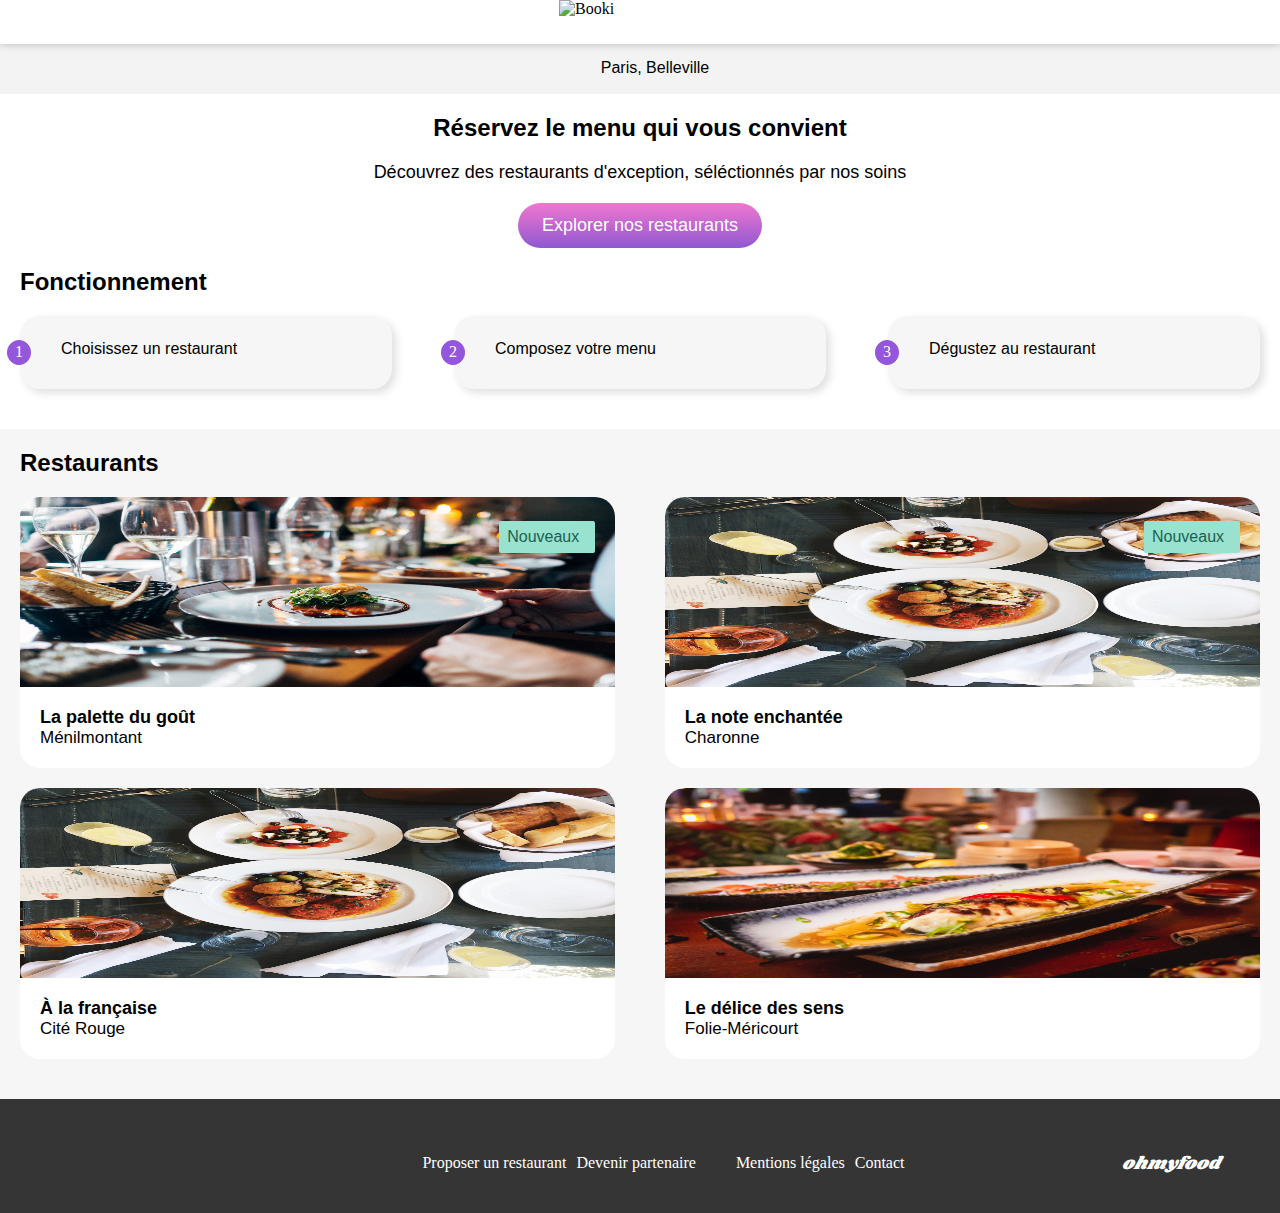
==== index.html @ a92f1ddd "W3C All =>True" ====
<!DOCTYPE html>
<html lang="fr">
	<head>
		<meta charset="UTF-8">
		<meta name="viewport" content="width=device-width, initial-scale=1.0">
		<title>Ohmyfood loc Bernard Dev</title>
		<!--fonts shrikhand cdn google-->
		<link rel="preconnect" href="https://fonts.googleapis.com">
        <link rel="preconnect" href="https://fonts.gstatic.com" crossorigin>
        <link href="https://fonts.googleapis.com/css2?family=Shrikhand&display=swap" rel="stylesheet">		
	
		<!--Icone fonts-->
		<link rel="stylesheet" href="https://cdnjs.cloudflare.com/ajax/libs/font-awesome/6.2.1/css/all.min.css"
        integrity="sha512-MV7K8+y+gLIBoVD59lQIYicR65iaqukzvf/nwasF0nqhPay5w/9lJmVM2hMDcnK1OnMGCdVK+iQrJ7lzPJQd1w=="
        crossorigin="anonymous" referrerpolicy="no-referrer">
		
		<link rel="stylesheet" href="./assets/css/style.css">	
	</head>	
	<body><!--clear html w3c=>checking completed. No errors or warnings to show-->	
		<div class="main-container">	
			<header>
				<!--Composant-loader-->
				<div class="container-loader">
					<div class="corp-loader">
						<div class="container-loader-nas">
							<span class="loader-nas"></span>
						</div>	
					</div>
				</div>				
				<!--Composant-1-->
				<div class="container-logo"><!--flex-->	    
					<img class="logo" src="http://localhost/Projet_4_Dev_v4/assets/images/logo/ohmyfood@2x.svg" alt="Booki">
				</div>
			</header>	
		    <main>					
				<!--Composant-2-->
				<div class="container-location"><!--flex-->	    
					<div class="container-location-e1"><i class="fa-solid fa-location-dot fa-lg"></i></div>
					<div class="container-location-e2"><p class="text-1">Paris, Belleville</p></div>
				</div>	
				<section>
					<!--Composant-3-->
					<div class="container-text1"><!--flex-->
						<div class="container-text1-e1">
							<h1 class="text-2"><strong>Réservez le menu qui</strong>&nbsp;</h1>
							<h1 class="text-2"><strong>vous convient</strong></h1>
						</div>			
					</div>
					<div class="container-text2"><!--flex-->
						<div class="container-text2-e1">
							<div><p class="text-3">Découvrez des restaurants d'exception,&nbsp;</p></div>
							<div><p class="text-3">séléctionnés par nos soins</p></div>
						</div>			
					</div>	   
					<div class="container-bt-1"><!--flex-->
						<div class="container-bt-1-e1"><p class="text-4">Explorer nos restaurants</p></div>
					</div>
				</section> 				
				<section>
					<!--Composant-4-->
					<div class="container-fonctionnement"><!--flex-->			
						<div class="container-fonctionnement-b"><h2 class="text-5">Fonctionnement</h2></div>
				       
						<nav class="container-fonctionnement-c"><!--flex-->					
							<div class="container-fonctionnement-c-e1"><!--flex-->					
								<div class="container-fonctionnement-c-e1-e1">1</div>
								<div class="container-fonctionnement-c-e1-e2">
									<i class="fa-mobile-alt fas c2"></i>
								</div>
								<div class="container-fonctionnement-c-e1-e3"><p class="text-6">Choisissez un restaurant</p></div>					
							</div>
							<div class="container-fonctionnement-c-e1"><!--flex-->					
								<div class="container-fonctionnement-c-e1-e1">2</div>
								<div class="container-fonctionnement-c-e1-e2">
									<i class="fa-list-ul fas c2"></i>
								</div>
								<div class="container-fonctionnement-c-e1-e3"><p class="text-6">Composez votre menu</p></div>					
							</div>
							<div class="container-fonctionnement-c-e1"><!--flex-->					
								<div class="container-fonctionnement-c-e1-e1">3</div>
								<div class="container-fonctionnement-c-e1-e2">
									<i class="fa-store fas c2"></i>
								</div>
								<div class="container-fonctionnement-c-e1-e3"><p  class="text-6">Dégustez au restaurant</p></div>					
							</div>
						</nav>
						
					</div>			
				</section>				
				<section>
					<!--Composant-5-->
					<div class="container-restaurants-a">
						<div class="container-restaurants">			
							<div class="container-restaurants-b"><h4 class="text-7">Restaurants</h4></div> 				
							<div class="container-restaurants-e1">				
								<div class="container-restaurants-e1-flex-1"><!--flex-->
									<!--Carts-1-->	
									<div class="carts-restaurants-e1">				
										<a href="http://localhost/Projet_4_Dev_v4/restaurants/la_palette_du_gout.html">						
											<div class="cart-top">			     
												<img class="cart-img" src="assets/images/restaurants/jay-wennington-N_Y88TWmGwA-unsplash.jpg" alt="cart-img">
												<div class="container-cart-new"> <!--flex-->
													<div class="cart-new"><p class="text-8-1">Nouveaux</p></div>
												</div>									
											</div>			 						
											<div class="cart-foot"><!--flex-->								  
												<div class="cart-foot-e1">
													<div><p class="text-8">La palette du goût</p></div>
													<div><p class="text-9">Ménilmontant</p></div>								  
												</div>								  
												<div class="cart-foot-e2">								  
													<div class="container-cart-coeur">
														<div class="cart-coeur">									
															<i class="fa-regular fa-heart icon-coeur-1"></i>
															<i class="fa-solid fa-heart icon-coeur-2"></i>						
														</div>
													</div>									
												</div>
											</div>
										</a>						
									</div>
									<!--Carts-2-->	
									<div class="carts-restaurants-e1">				
										<a href="http://localhost/Projet_4_Dev_v4/restaurants/La_note_enchantee.html">						
											<div class="cart-top">			     
												<img class="cart-img" src="assets/images/restaurants/stil-u2Lp8tXIcjw-unsplash.jpg" alt="cart-img">
												<div class="container-cart-new"> <!--flex-->
													<div class="cart-new"><p class="text-8-1">Nouveaux</p></div>
												</div>									
											</div>			 						
											<div class="cart-foot"><!--flex-->								  
												<div class="cart-foot-e1">
													<div><p class="text-8">La note enchantée</p></div>
													<div><p class="text-9">Charonne</p></div>								  
												</div>								  
												<div class="cart-foot-e2">								  
													<div class="container-cart-coeur">
														<div class="cart-coeur">									
															<i class="fa-regular fa-heart icon-coeur-1"></i>
															<i class="fa-solid fa-heart icon-coeur-2"></i>						
														</div>
													</div>									
												</div>						   
											</div>
										</a>						
									</div>					
								</div>					
								<div class="container-restaurants-e1-flex-2"><!--flex-->					
									<!--Carts-3-->
									<div class="carts-restaurants-e1">				
										<a href="http://localhost/Projet_4_Dev_v4/restaurants/a_la_francaise.html">						
											<div class="cart-top">			     
												<img class="cart-img" src="assets/images/restaurants/stil-u2Lp8tXIcjw-unsplash.jpg" alt="cart-img">
												<div class="container-cart-flase"> <!--flex-->
													<div class="cart-new"><p class="text-8-1">Nouveaux</p></div>
												</div>									
											</div>			 						
											<div class="cart-foot"><!--flex-->								  
												<div class="cart-foot-e1">
													<div><p class="text-8">À la française</p></div>
													<div><p class="text-9">Cité Rouge</p></div>								  
												</div>								  
												<div class="cart-foot-e2">								  
													<div class="container-cart-coeur">
														<div class="cart-coeur">									
															<i class="fa-regular fa-heart icon-coeur-1"></i>
															<i class="fa-solid fa-heart icon-coeur-2"></i>						
														</div>
													</div>									
												</div>						   
											</div>
										</a>						
									</div>						
									<!--Carts-4-->	
									<div class="carts-restaurants-e1">				
										<a href="http://localhost/Projet_4_Dev_v4/restaurants/le_delice_des_sens.html">						
											<div class="cart-top">			     
												<img class="cart-img" src="assets/images/restaurants/louis-hansel-shotsoflouis-qNBGVyOCY8Q-unsplash.jpg" alt="cart-img">
												<div class="container-cart-flase"> <!--flex-->
													<div class="cart-new"><p class="text-8-1">Nouveaux</p></div>
												</div>									
											</div>			 						
											<div class="cart-foot"><!--flex-->								  
												<div class="cart-foot-e1">
													<div><p class="text-8">Le délice des sens</p></div>
													<div><p class="text-9">Folie-Méricourt</p></div>								  
												</div>								  
												<div class="cart-foot-e2">								  
													<div class="container-cart-coeur">
														<div class="cart-coeur">									
															<i class="fa-regular fa-heart icon-coeur-1"></i>
															<i class="fa-solid fa-heart icon-coeur-2"></i>						
														</div>
													</div>									
												</div>						   
											</div>
										</a>						
									</div>				
								</div>				
							</div>
						</div>
					</div>					
				</section>				
			</main>			
			<footer>
				<!--Composant-6-->				
				<div class="container-footer"><!--flex-->		
					<div class="footer-e1">
						<div class="footer-e1-e1 text-10"><I>ohmyfood</I></div>
					</div>				
					<ul class="ul-footer-e2">				
						<li class="li-footer-e2 li-footer-e2-id_1">
							<a href="#">
								<i class="fa-utensils fas footer-icon"></i>
								<span class="footer-text-1 text-11">Proposer un restaurant</span>
							</a>						
						</li>
						<li class="li-footer-e2 li-footer-e2-id_2">
							<a href="#">
								<i class="fa-hands-helping fas  footer-icon"></i>
								<span class="footer-text-1 text-11">Devenir partenaire</span>
							</a>						
						</li>
						<li class="li-footer-e2 li-footer-e2-id_3">
							<a href="#">							
								<span class="footer-text-1 text-12">Mentions légales</span>
							</a>						
						</li>
						<li class="li-footer-e2 li-footer-e2-id_4">
							<a href="mailto:votreadresse@mail.fr">							
								<span class="footer-text-1 text-12">Contact</span>
							</a>						
						</li>				
					</ul>			
				</div>			
			</footer>		
		</div>	
	</body>
</html>
---- assets/css/style.css ----
/*Surcharge
*/
html,
body,
header,
main,
footer,
nav,
address,
section,
div,
article,
ul,
ol,
li,
h1,
h2,
h3,
h4,
h5,
h6,
p,
img,
span,
a,
i,
pre,
code {
	font-size: unset;
    font-weight: unset;
    line-height: unset;
    padding: 0;
    margin: 0;
    border: 0;
}
a {
color: inherit;
text-decoration: none;
}
ol, ul {
  list-style: none;
}
/******Css Pricipal (Mobile first)***********/
p,h1,h2,h4{
	font-family: Roboto,sans-serif;
}

/*Caractère: Design System Config: couleurs  charte
*/
:root {
	/*Colors-all */
    --violet: #0065FC;
    --rose:   #F2F2F2;
    --vert:   #DEEBFF;
	
   /*Text configuration*/ 
   
   /*font-size*/
   
    --size-15-4:1.375rem;
	--size-16:1rem;
	--size-17:1.063rem;
	--size-18:1.125rem;
	--size-24:1.5rem;
	--size-28:1.75rem;
	--size-30:1.875rem;
	--size-40:2.5rem;
	
	/*font-weight*/
	
	--font-weight-300:300;
	--font-weight-400:400;
	--font-weight-500:500;
	--font-weight-700:700;	
	
   /*line-height*/
    --line-height-16-41:1.026rem;
    --line-height-17-63:1.102rem;	
	--line-height-18-75 :1.172rem;	
	--line-height-19-92:1.245rem;	
	--line-height-21-09:1.318rem;		
	--line-height-26-24:1.64rem;	
	--line-height-28-13:1.758rem;
	
   /*v*/   
    --h1-font-size:1.375rem;/*22px*/	
	--h1-font-weight: 700;/* bold 700*/
	--h1-line-height: 1.614rem;/*25.83px*/  
	
    --h2-font-size:1.125rem;/*18px*/
	--h2-font-weight: 700;/* bold 700*/
	--h2-line-height: 1.321rem;/*21.13px*/  
   
    --h3-font-size:1.063rem;/*17px*/
	--h3-font-weight: 700;/* bold 700*/
	--h3-line-height: 1.248rem;/*19.96px*/
	  
    --p-font-size:1rem;/*16px*/
	--p-font-weight: 400;/* normal 400*/
	--p-line-height: 1.174rem;/*18.78px*/
	
    --h4-font-size:0.875rem;/*14px*/
	--h4-font-weight: 400;/* normal 400*/
	--h4-line-height: 1.028rem;/*16.44px*/
}



/*Icone-All
*/

.fa-solid{
    color: var(--main-color);
	color: #353535;
}
.fa-lg{
  font-size: 1.25rem;
}

/*Color-All
*/

.c1{
color:#fff;	
}
.c2{
color: #7e7e7e;
}


body {	
display: flex;
justify-content: center;
}
.main-container {
width: 100%;
}


/*Caractère-All
*/
/*Mobil first Acceuil:
*/
.text-1{
font-size:var(--size-16);
line-height:var(--line-height-18-75);
font-weight:var(--font-weight-500);
}
.text-2{
font-size:var(--size-24);
line-height:var(--line-height-28-13);
font-weight:var(--font-weight-700);	
	
}
.text-3{
font-size:var(--size-18);
line-height:var(--line-height-21-09);
font-weight:var(--font-weight-300);		
}
.text-4{
font-size:var(--size-18);
line-height:var(--line-height-21-09);
font-weight:var(--font-weight-300);		
}
.text-5{
font-size:var(--size-24);
line-height:var(--line-height-28-13);
font-weight:var(--font-weight-700);		
}
.text-6{
font-size:var(--size-16);
line-height:var(--line-height-18-75);
font-weight:var(--font-weight-500);		
}
.text-7{
font-size:var(--size-24);
line-height:var(--line-height-28-13);
font-weight:var(--font-weight-700);		
}
.text-8{
font-size:var(--size-18);
line-height:var(--line-height-21-09);
font-weight:var(--font-weight-700);		
}
.text-8-1{
font-size:var(--size-14);
line-height:var(--line-height-16-41);
font-weight:var(--font-weight-500);		
}
.text-9{
font-size:var(--size-17);
line-height:var(--line-height-19-92);
font-weight:var(--font-weight-300);		
}

/*footer
*/

.text-10{
font-size:var(--size-18);
line-height:var(--line-height-26-24);
font-weight:var(--font-weight-400);
font-family: 'Shrikhand', serif;
}
.text-11{
font-size:var(--size-16);
line-height:var(--line-height-18-75);
font-weight:var(--font-weight-500);
}
.text-12{
font-size:var(--size-16);
line-height:var(--line-height-18-75);
font-weight:var(--font-weight-400);
}


/*Surcharge-All
*/

/*<header>-All 
*/

/*composant-loader
*/
.container-loader{	
height: 0px;
width: 0px;	

position: fixed;
top: 0;
left: 0;
right: 0;
bottom: 0;	
z-index: 0;
opacity: 0;	
animation: call_frame_1 3s;/*T*/

}
.corp-loader {
	
    width: 300px;
    height: 200px;		
   
    position: fixed;
    top: 50%; 
    left: 50%;
	
	line-height: 200px;
    margin-top: -100px;
    margin-left: -150px;
    background-color: #fff;
	background-color: rgba(0,0,0,0.5);
    border-radius: 5px;
    text-align: center;   
	overflow:hidden;
}
/*Loader-elem-Dom
*/
.container-loader-nas{
padding-top:20px;
box-sizing:border-box;
}
.loader-nas {
  width: 64px;
  height: 64px;
  border-radius: 50%;
  display: inline-block;
  position: relative;
  border: 3px solid;
  border-color: #FF79DA #FF79DA transparent transparent;
  box-sizing: border-box;
  animation: call_frame_2 1s linear infinite;  
}
.loader-nas::after,
.loader-nas::before {
  content: '';  
  box-sizing: border-box;
  position: absolute;
  left: 0;
  right: 0;
  top: 0;
  bottom: 0;
  margin: auto;
  border: 3px solid;
  border-color: transparent transparent #9356DC  #9356DC ;
  width: 56px;
  height: 56px;
  border-radius: 50%;
  box-sizing: border-box;
  animation: call_frame_3 0.5s linear infinite;
  transform-origin: center;
}
.loader-nas::before {
  width: 48px;
  height: 48px;
  border-color: #99E2D0 #99E2D0 transparent transparent;
  animation: call_frame_2 1.5s linear infinite;
}
 
/*Animat-All
*/ 
@keyframes  call_frame_2 {
  0% {
    transform: rotate(0deg);
  }
  100% {
    transform: rotate(360deg);
  }
} 
@keyframes  call_frame_3{
  0% {
    transform: rotate(0deg);
  }
  100% {
    transform: rotate(-360deg);
  }
}
@keyframes  call_frame_1{

0%{	

z-index: 999;	
height: 100%;
width: 100%;
opacity: 1;	 

   
/*background-color: rgba(0,0,0,0.5);*/
background-color:#fff;
  }
100% {

z-index: 999;
height: 100%;
width: 100%;	
opacity: 1; 

	
/*background-color: rgba(0,0,0,0.5);*/
background-color:#fff;
    }
}


/*Composant-1
*/

.container-logo{/*flex*/
width:100%;
display: flex;
justify-content: center;

/*background-color:yellow;*/
/*Ombre*/
position: relative;	
box-shadow: 0 0 .5rem rgba(0,0,0,.25);	
}
.logo{/*fima*/
height:44px;
width:162px;
}

/*<main>-All
*/

/*Composant-2
*/

.container-location{/*flex*/
width:100%;
height:50px;

display: flex;
justify-content: center;

background-color:#f3f3f3;
margin-bottom:20px;
}
.container-location-e1{
padding:15px;
box-sizing:border-box;	
}
.container-location-e2{
padding-top:15px;
box-sizing:border-box;
}

/*Composant-3
*/

.container-text1{/*flex(1)*/
display: flex;
flex-direction: row;
justify-content: center ;	
margin-bottom:20px;

}
.container-text1-e1{/*flex()*/
width:100%;
text-align:center;
/*========================>(Desktop)*/
/*
display: flex;
flex-direction: row;
justify-content: center ;
*/
}
.container-text2{/*flex(1)*/
display: flex;
flex-direction: row;
justify-content: center ;
margin-bottom:20px;	
}
.container-text2-e1{/*e-1*/
width:100%;
text-align:center;
}
.container-bt-1{/*flex(1)*/
display: flex;
flex-direction: row;
justify-content: center ;	
}
.container-bt-1-e1{/*e-1*/
cursor: pointer;

font-weight: 500;
font-size: 1.1rem;
color: #fff;
padding: .75rem 1.5rem;
border-radius: 100px;


background-color: #686868;
background-image: linear-gradient(0deg,rgba(147,86,220,.9),rgba(255,121,218,.9));
}
.container-bt-1-e1:hover {
border-radius: 100px;
background-image: linear-gradient(0deg,#9356DC,rgb(255,136,222));
}

/*Composant-4
*/

.container-fonctionnement{
width:100%;
display: flex;
flex-direction: column;
align-items: flex-start;

padding:20px;
box-sizing:border-box;
}
.container-fonctionnement-b{
margin-bottom:20px;	
}
.container-fonctionnement-c{/*flex()*/
width:100%;
display: flex;
flex-direction: column;
}
.container-fonctionnement-c-e1{/*flex()*/
height:72.38px;

padding: 1.5rem;
box-sizing:border-box;
box-shadow: .25rem .25rem .5rem rgba(0,0,0,.125);
border-radius: 1.25rem;
background-color: #f6f6f6;

display: flex;
flex-direction: row;

margin-bottom:20px;	
}
.container-fonctionnement-c-e1-e1{
width:24px;
margin-left:-37px;

color:#fff;

text-align:center;
padding-top:2px;

border:1px solid #9356dc;
border-radius: 100px;
box-sizing:border-box;

background: #9356dc;	
}
.container-fonctionnement-c-e1-e2{
margin-left:15px;margin-right:15px;	
}

/*Composant-5 
*/

.container-restaurants{
width:100%;
padding:20px;

box-sizing:border-box;
background-color:#F6F6F6;
}
.container-restaurants-b{
margin-bottom:20px;	
}
.carts-restaurants-e1{
width:100%;

border-radius: 1.25rem;
background-color:#FFF;
overflow:hidden;
margin-bottom:20px;	
}
.cart-top{
height:190px;
overflow:hidden;	
}
.cart-img{
height:190px;
width:100%;	

position:relative;
z-index:0;	
}
.container-cart-new{/*flex()*/
display: flex;
justify-content: flex-end; 	

position:relative;
top:-170px;
z-index:0;
}
.container-cart-flase{
display:none;	
}
.cart-new{/*text=>nouveaux*/
position:absolute;
right:35px;	

margin-top:15px;

color: #1b6150;
padding: 0.5rem;
border-radius: 0.125rem;
background-color: #99e2d0;	
}
.cart-foot{/*flex*/
display: flex;
justify-content: space-between;
}
.cart-foot-e1{
padding:20px;	
}
.cart-foot-e2{
}
.container-cart-coeur{
width:22px;	
margin-top:28px;
margin-right:15px;	
	
}
/*icone-coeur*/
.cart-coeur{
height:21px;
width:22px;
position:absolute;
right:unset;
margin-top:unset;
background-color:#fff;
cursor: pointer;	
}
.icon-coeur-1{
position:absolute;
left:0px;	
font-size: 21px;
color:#000;
opacity: 1;
}
.icon-coeur-2{
position:absolute;
font-size: 21px;
color:#000;  
  
background: -webkit-linear-gradient( #9356DC,#FF79DA);
-webkit-background-clip: text;
-webkit-text-fill-color: transparent;
opacity: 0;
transition: 0.7s;
}
.icon-coeur-1:hover{  
opacity: 0;
}
.icon-coeur-2:hover{ 
opacity: 1;
}


/*<footer>-All
*/

/*Composant-6
*/
.container-footer{
width:100%;
padding:20px;
box-sizing:border-box;	
background-color: #353535;	
}
.footer-e1{	
width:100%;			
}
.footer-e1-e1{
width:137.58px;
height:27px;
color: #fff;
margin-bottom:20px;
}
.ul-footer-e2{	
}
.li-footer-e2{
margin-bottom:15px;	

}
.footer-icon{
color:#fff;		
}
.footer-text-1{
color:#fff;		
}

/****** Media queries ***********/
/* Medium devices (Param=>Malek, less/equal than 768px) */
@media (min-width: 768px) {

/*Composant-3 
*/

.container-text1-e1{/*flex()*/
width:100%;
text-align:unset;
display: flex;
flex-direction: row;
justify-content: center ;
}
.container-text2-e1{/*e-1*/
width:100%;
text-align:unset;
display: flex;
flex-direction: row;
justify-content: center ;
}

/*Composant-4 
*/

.container-fonctionnement{
min-width:768px;
margin:auto;
}
.container-fonctionnement-c-e1{/*flex()*/
width:30%;
}
.container-fonctionnement-c{/*flex()*/
flex-direction: row;
justify-content:space-between;
}

/*Composant-5
*/

.container-restaurants-a{	
width:100%;
background-color:#F6F6F6;
}
.container-restaurants{
min-width:768px;
margin:auto;
}
.container-restaurants-e1-flex-1{/*flex*/
 display: flex;
 justify-content: space-between ;
}
.carts-restaurants-e1{/*<li>*/
width:48%;
}
.container-restaurants-e1-flex-2{/*flex*/
 display: flex;
 justify-content: space-between ;	
}
.cart-top{
height:190px;
overflow:hidden;	
}
.cart-img{
height:190px;
width:100%;	

position:relative;
z-index:10;	
}
.container-cart-new{/*flex*/
display: flex;
justify-content: flex-end; 	

position:relative;
top:-170px;
z-index:100;
}
.container-cart-flase{
display:none;	
}
.cart-new{
width:80px;
margin:unset;
position:unset;
right:unset;
margin-right:20px;
}
.cart-foot{/*flex*/
display: flex;
justify-content: space-between;
}
.cart-foot-e1{
padding:20px;	
}
.cart-foot-e2{
}
.container-cart-coeur{
width:22px;	
margin-top:28px;
margin-right:15px;	
	
}
.cart-coeur{
width:22px;
position:absolute;
right:unset;

margin-top:unset;
background-color:#fff;
cursor: pointer;	
}

/*Composant-6
*/

.container-footer{
padding:unset;
height:114px;
width:100%;
padding:20px;
box-sizing:border-box;	
background-color: #353535;	
display: flex;
flex-direction: row-reverse;
}
.footer-e1{
height:70px;
width:137.58px;

padding-top:32px;
box-sizing:border-box;			
}
.footer-e1-e1{
margin:unset;
height:27px;
width:137.58px;
}
.ul-footer-e2{
height:70px;
width:700px;

padding-top:35px;
box-sizing:border-box;

display: flex;
justify-content: flex-start	;
}
.li-footer-e2{
margin-bottom:unset;
margin-right:10px;
}
.li-footer-e2-id_2{
margin-right:40px;;	
}
.footer-icon{
}

}


/* Medium devices (Desktop, less/equal than 1440px) */
@media (min-width: 1440px) {


/*Composant-3
*/

.container-text1-e1{/*flex()*/
width:100%;
text-align:unset;
display: flex;
flex-direction: row;
justify-content: center ;
}
.container-text2-e1{/*e-1*/
width:100%;
text-align:unset;

display: flex;
flex-direction: row;
justify-content: center ;
}

/*Composant-4
*/

.container-fonctionnement{
width:1080px;
margin:auto;
}
.container-fonctionnement-c-e1{
width:30%;
}
.container-fonctionnement-c{/*flex()*/
flex-direction: row;
justify-content:space-between;
}

/*Composant-5
*/

.container-restaurants-a{
width:100%;
background-color:#F6F6F6;
}
.container-restaurants{
width:1080px;
margin:auto;
}
.container-restaurants-e1-flex-1{/*flex*/
 display: flex;
 justify-content: space-between ;	
}
.carts-restaurants-e1{
width:490px;

}
.container-restaurants-e1-flex-2{/*flex*/
 display: flex;
 justify-content: space-between ;	
}

/*Composant-6
*/

.container-footer{
padding:unset;
height:114px;
width:100%;
padding:20px;
box-sizing:border-box;	
background-color: #353535;	
display: flex;
flex-direction: row-reverse;
}
.footer-e1{
height:70px;
width:137.58px;

padding-top:32px;
box-sizing:border-box;			
}
.footer-e1-e1{
margin:unset;

height:27px;
width:137.58px;
}
.ul-footer-e2{
height:70px;
width:700px;

padding-top:35px;
box-sizing:border-box;

display: flex;
justify-content: flex-start	;
}
.li-footer-e2{
margin-bottom:unset;
margin-right:10px;

box-sizing:border-box;
}
.li-footer-e2-id_2{
margin-right:50px;;	
}
.footer-icon{
}



/*Caractère-All
*/
.text-2{
font-size:var(--size-40);
line-height:var(--line-height-28-13);
font-weight:var(--font-weight-700);	
}
.text-4{
font-size:var(--size-16);
line-height:var(--line-height-18-75);
font-weight:var(--font-weight-500);		
}


	
}
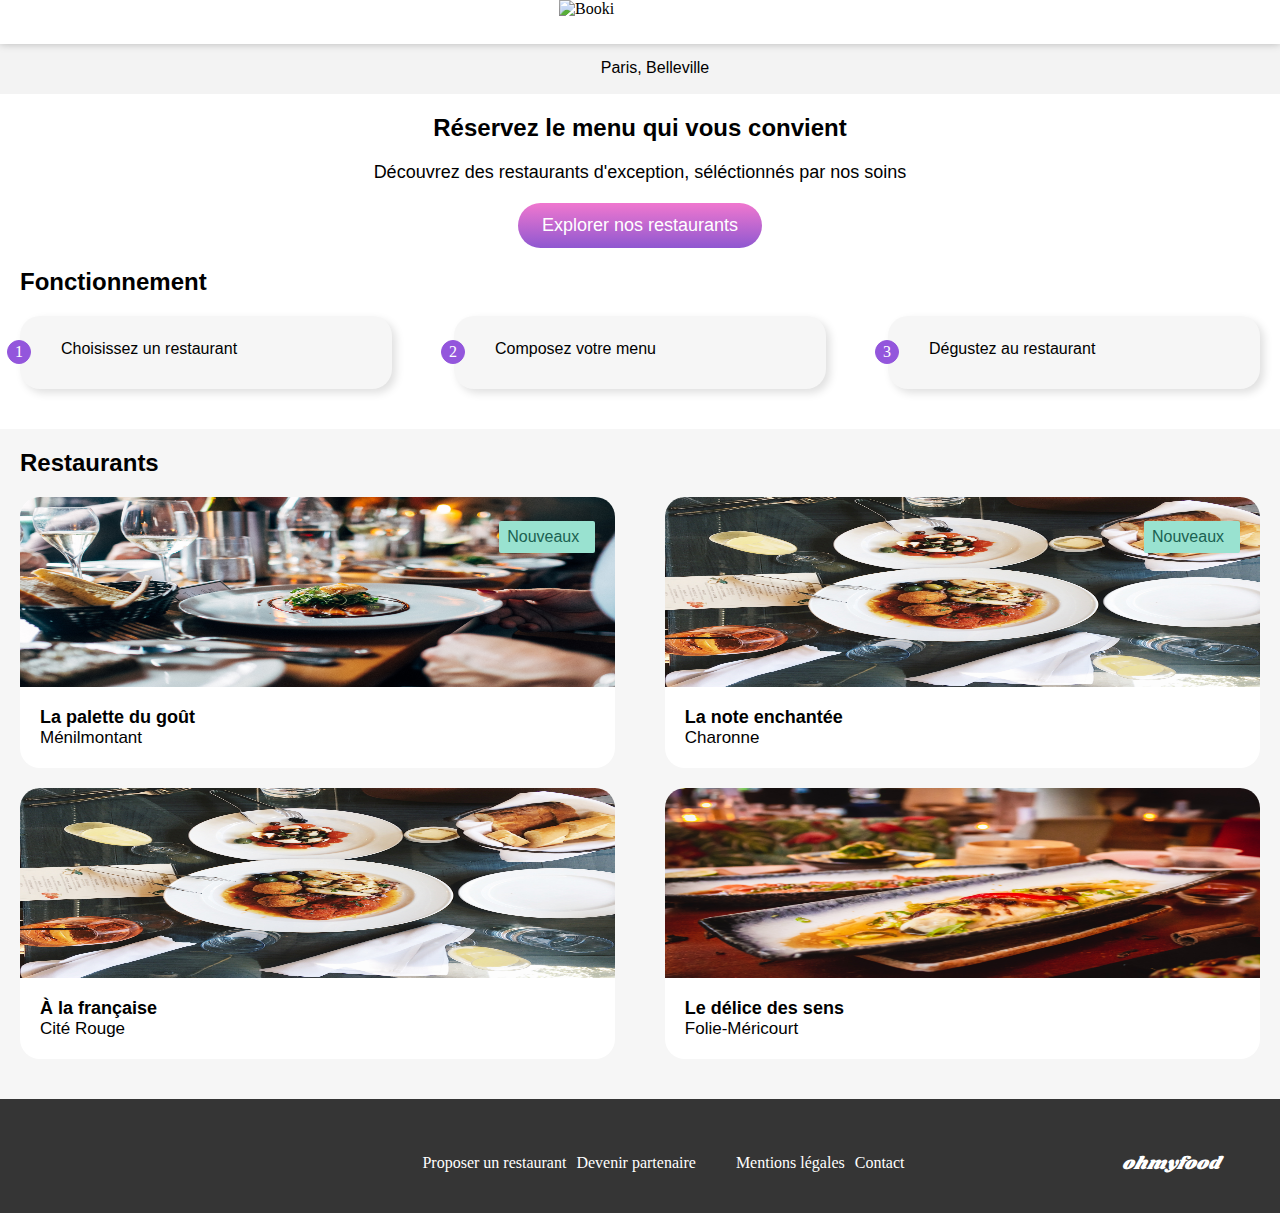
==== commit c3e750b0: "add saas & scss all + validation w3c all" ====
--- a/index.html
+++ b/index.html
@@ -14,9 +14,12 @@
         integrity="sha512-MV7K8+y+gLIBoVD59lQIYicR65iaqukzvf/nwasF0nqhPay5w/9lJmVM2hMDcnK1OnMGCdVK+iQrJ7lzPJQd1w=="
         crossorigin="anonymous" referrerpolicy="no-referrer">
 		
-		<link rel="stylesheet" href="./assets/css/style.css">	
+		
+		<!--<link rel="stylesheet" href="./assets/css/style.css">-->
+		<!--saas & Sccs-->
+		<link rel="stylesheet" href="./assets/css/style_output_saas.css">		
 	</head>	
-	<body><!--clear html w3c=>checking completed. No errors or warnings to show-->	
+	<body><!--clear html-->	
 		<div class="main-container">	
 			<header>
 				<!--Composant-loader-->
@@ -32,12 +35,14 @@
 					<img class="logo" src="http://localhost/Projet_4_Dev_v4/assets/images/logo/ohmyfood@2x.svg" alt="Booki">
 				</div>
 			</header>	
-		    <main>					
+		    <main>	
+				
 				<!--Composant-2-->
 				<div class="container-location"><!--flex-->	    
 					<div class="container-location-e1"><i class="fa-solid fa-location-dot fa-lg"></i></div>
 					<div class="container-location-e2"><p class="text-1">Paris, Belleville</p></div>
-				</div>	
+				</div>				
+								
 				<section>
 					<!--Composant-3-->
 					<div class="container-text1"><!--flex-->
--- a/assets/css/style_output_saas.css
+++ b/assets/css/style_output_saas.css
@@ -0,0 +1,1125 @@
+@charset "UTF-8";
+/*saas & scss
+Convention dev saas & Sccs haut fichier
+$variable:;
+Stocks =>Color,famille police
+*/
+/*Var-all:
+*/
+/*Color-all:
+*/
+/*rouge*/
+/*violet-foncé*/
+/*rose-clair*/
+/*vert-clair*/
+/*vert-sombre*/
+/*gris-sombre*/
+/*gris-clair*/
+/*blanc*/
+/*noir*/
+/*font-family all:
+*/
+/*loader
+*/
+/*blanc*/
+/*function-all
+*/
+/*saas & scss (end)
+*/
+/*Surcharge>>
+*/
+html,
+body,
+header,
+main,
+footer,
+nav,
+address,
+section,
+div,
+article,
+ul,
+ol,
+li,
+h1,
+h2,
+h3,
+h4,
+h5,
+h6,
+p,
+img,
+span,
+a,
+i,
+pre,
+code {
+  font-size: unset;
+  font-weight: unset;
+  line-height: unset;
+  padding: 0;
+  margin: 0;
+  border: 0;
+}
+
+a {
+  color: inherit;
+  text-decoration: none;
+}
+
+ol, ul {
+  list-style: none;
+}
+
+/*Balises sémantiques>
+minimum =>(header), (nav),(h1)(main),(section),(footer)=>True
+*/
+/*Polices>
+Logo et titres : Shrikhand
+Texte : Roboto
+*/
+/*Couleurs>
+Primaire, Secondaire ,Tertiaire
+
+violet-foncé:
+#9356DC
+rose-clair:
+#FF79DA 
+vert-clair:
+#99E2D0
+*/
+/*(px) All fima Mobile
+font-size=>  15.4,16,17,18,24,28,30;desktop 40
+font-weight=>300,400,500,700,
+line-height=>17.63, 18.75, 19.92, 21.09, 21.09, 26.24, 28.13, 
+*/
+/******Css Pricipal Mobile first+++***********/
+/*
+*-- {All-éléments-Dom  
+	font-family: Roboto,sans-serif;
+}
+*/
+p, h1, h2, h4 {
+  font-family: Roboto, sans-serif;
+}
+
+/*Design System Config: 
+*/
+:root {
+  /*Var-all*/
+  /*Text configuration*/
+  /*var-all font-size*/
+  --size-15-4:1.375rem;
+  --size-16:1rem;
+  --size-17:1.063rem;
+  --size-18:1.125rem;
+  --size-24:1.5rem;
+  --size-28:1.75rem;
+  --size-30:1.875rem;
+  --size-40:2.5rem;
+  /*var font-weight*/
+  --font-weight-300:300;
+  --font-weight-400:400;
+  --font-weight-500:500;
+  --font-weight-700:700;
+  /*var-all line-height*/
+  --line-height-16-41:1.026rem;
+  --line-height-17-63:1.102rem;
+  --line-height-18-75:1.172rem;
+  --line-height-19-92:1.245rem;
+  --line-height-21-09:1.318rem;
+  --line-height-26-24:1.64rem;
+  --line-height-28-13:1.758rem;
+  /*var-*/
+  --h1-font-size:1.375rem;
+  /*22px*/
+  --h1-font-weight: 700;
+  /* bold 700*/
+  --h1-line-height: 1.614rem;
+  /*25.83px*/
+  --h2-font-size:1.125rem;
+  /*18px*/
+  --h2-font-weight: 700;
+  /* bold 700*/
+  --h2-line-height: 1.321rem;
+  /*21.13px*/
+  --h3-font-size:1.063rem;
+  /*17px*/
+  --h3-font-weight: 700;
+  /* bold 700*/
+  --h3-line-height: 1.248rem;
+  /*19.96px*/
+  --p-font-size:1rem;
+  /*16px*/
+  --p-font-weight: 400;
+  /* normal 400*/
+  --p-line-height: 1.174rem;
+  /*18.78px*/
+  --h4-font-size:0.875rem;
+  /*14px*/
+  --h4-font-weight: 400;
+  /* normal 400*/
+  --h4-line-height: 1.028rem;
+  /*16.44px*/
+}
+
+/*Icone-All
+*/
+.fa-solid {
+  /*Icone-color*/
+  color: #353535;
+  /*recherche*/
+}
+
+.fa-lg {
+  /*Taille*/
+  font-size: 1.25rem;
+}
+
+/*Color-All
+*/
+.color_scss {
+  color: #ff0000;
+}
+
+.c1 {
+  color: #fff;
+}
+
+.c2 {
+  /*icone*/
+  color: #7e7e7e;
+}
+
+body {
+  display: flex;
+  justify-content: center;
+}
+
+.main-container {
+  width: 100%;
+}
+
+/*font-all Add elem (x) Dom class=""
+*/
+/*Mobil Acceuil:
+*/
+.text-1 {
+  font-size: var(--size-16);
+  line-height: var(--line-height-18-75);
+  font-weight: var(--font-weight-500);
+}
+
+.text-2 {
+  /*<h1>*/
+  font-size: var(--size-24);
+  line-height: var(--line-height-28-13);
+  font-weight: var(--font-weight-700);
+}
+
+.text-3 {
+  /*bottom-clone*/
+  font-size: var(--size-18);
+  line-height: var(--line-height-21-09);
+  font-weight: var(--font-weight-300);
+}
+
+.text-4 {
+  /*bottom*/
+  font-size: var(--size-18);
+  line-height: var(--line-height-21-09);
+  font-weight: var(--font-weight-300);
+}
+
+.text-5 {
+  /*<h2>*/
+  font-size: var(--size-24);
+  line-height: var(--line-height-28-13);
+  font-weight: var(--font-weight-700);
+}
+
+.text-6 {
+  /**/
+  font-size: var(--size-16);
+  line-height: var(--line-height-18-75);
+  font-weight: var(--font-weight-500);
+}
+
+.text-7 {
+  /**/
+  font-size: var(--size-24);
+  line-height: var(--line-height-28-13);
+  font-weight: var(--font-weight-700);
+}
+
+.text-8 {
+  /**/
+  font-size: var(--size-18);
+  line-height: var(--line-height-21-09);
+  font-weight: var(--font-weight-700);
+}
+
+.text-8-1 {
+  /*new*/
+  font-size: var(--size-14);
+  line-height: var(--line-height-16-41);
+  font-weight: var(--font-weight-500);
+}
+
+.text-9 {
+  /**/
+  font-size: var(--size-17);
+  line-height: var(--line-height-19-92);
+  font-weight: var(--font-weight-300);
+}
+
+/*footer*/
+.text-10 {
+  /*logo*/
+  font-size: var(--size-18);
+  line-height: var(--line-height-26-24);
+  font-weight: var(--font-weight-400);
+  font-family: "Shrikhand", serif;
+}
+
+.text-11 {
+  /**/
+  font-size: var(--size-16);
+  line-height: var(--line-height-18-75);
+  font-weight: var(--font-weight-500);
+}
+
+.text-12 {
+  /**/
+  font-size: var(--size-16);
+  line-height: var(--line-height-18-75);
+  font-weight: var(--font-weight-400);
+}
+
+/*Surcharge-All>>
+*/
+/*<header>-All 
+*/
+/*composant-loader
+*/
+.container-loader {
+  height: 0px;
+  width: 0px;
+  position: fixed;
+  top: 0;
+  left: 0;
+  right: 0;
+  bottom: 0;
+  z-index: 0;
+  opacity: 0;
+  animation: call_frame_1 3s;
+  /*T*/
+}
+
+.corp-loader {
+  width: 300px;
+  height: 200px;
+  position: fixed;
+  top: 50%;
+  left: 50%;
+  line-height: 200px;
+  margin-top: -100px;
+  margin-left: -150px;
+  background-color: #fff;
+  background-color: rgba(0, 0, 0, 0.5);
+  border-radius: 5px;
+  text-align: center;
+  overflow: hidden;
+}
+
+/*Loader-elem-Dom
+*/
+.container-loader-nas {
+  padding-top: 20px;
+  box-sizing: border-box;
+}
+
+.loader-nas {
+  width: 64px;
+  height: 64px;
+  border-radius: 50%;
+  display: inline-block;
+  position: relative;
+  border: 3px solid;
+  border-color: #FF79DA #FF79DA transparent transparent;
+  box-sizing: border-box;
+  animation: call_frame_2 1s linear infinite;
+}
+
+.loader-nas::after,
+.loader-nas::before {
+  content: "";
+  box-sizing: border-box;
+  position: absolute;
+  left: 0;
+  right: 0;
+  top: 0;
+  bottom: 0;
+  margin: auto;
+  border: 3px solid;
+  border-color: transparent transparent #9356DC #9356DC;
+  width: 56px;
+  height: 56px;
+  border-radius: 50%;
+  box-sizing: border-box;
+  animation: call_frame_3 0.5s linear infinite;
+  transform-origin: center;
+}
+
+.loader-nas::before {
+  width: 48px;
+  height: 48px;
+  border-color: #99E2D0 #99E2D0 transparent transparent;
+  animation: call_frame_2 1.5s linear infinite;
+}
+
+/*Animat-All
+*/
+@keyframes call_frame_2 {
+  0% {
+    transform: rotate(0deg);
+  }
+  100% {
+    transform: rotate(360deg);
+  }
+}
+@keyframes call_frame_3 {
+  0% {
+    transform: rotate(0deg);
+  }
+  100% {
+    transform: rotate(-360deg);
+  }
+}
+@keyframes call_frame_1 {
+  0% {
+    z-index: 999;
+    height: 100%;
+    width: 100%;
+    opacity: 1;
+    /*background-color: rgba(0,0,0,0.5);*/
+    background-color: #fff;
+  }
+  100% {
+    z-index: 999;
+    height: 100%;
+    width: 100%;
+    opacity: 1;
+    /*background-color: rgba(0,0,0,0.5);*/
+    background-color: #fff;
+  }
+}
+/*Composant-1
+*/
+.container-logo {
+  /*flex*/
+  width: 100%;
+  display: flex;
+  justify-content: center;
+  position: relative;
+  box-shadow: 0 0 0.5rem rgba(0, 0, 0, 0.25);
+}
+
+.logo {
+  /*fima*/
+  height: 44px;
+  width: 162px;
+}
+
+/*<main>-All
+*/
+/*Composant-2
+*/
+.container-location {
+  /*flex*/
+  width: 100%;
+  height: 50px;
+  display: flex;
+  justify-content: center;
+  background-color: #f3f3f3;
+  margin-bottom: 20px;
+}
+
+.container-location-e1 {
+  /*icon*/
+  padding: 15px;
+  box-sizing: border-box;
+}
+
+.container-location-e2 {
+  /*text:Paris, Belleville*/
+  padding-top: 15px;
+  box-sizing: border-box;
+}
+
+/*Composant-3
+*/
+.container-text1 {
+  /*flex(1)*/
+  display: flex;
+  flex-direction: row;
+  justify-content: center;
+  margin-bottom: 20px;
+}
+
+.container-text1-e1 {
+  /*flex()*/
+  /*Media query (Desktop)*/
+  /*text=>Réservez le menu qui vous convient*/
+  width: 100%;
+  text-align: center;
+  /*========================>(Desktop)*/
+  /*
+  display: flex;
+  flex-direction: row;
+  justify-content: center ;
+  */
+}
+
+.container-text2 {
+  /*flex(1)*/
+  display: flex;
+  flex-direction: row;
+  justify-content: center;
+  margin-bottom: 20px;
+}
+
+.container-text2-e1 {
+  /*e-1 text=>Découvrez des restaurants d'exception,séléctionnés par nos soins*/
+  width: 100%;
+  text-align: center;
+  /*========================>(Desktop)*/
+  /*
+  display: flex;
+  flex-direction: row;
+  justify-content: center ;
+  */
+}
+
+.container-bt-1 {
+  /*flex(1)*/
+  display: flex;
+  flex-direction: row;
+  justify-content: center;
+}
+
+.container-bt-1-e1 {
+  /*e-1 (Bouton)=>Explorer nos restaurants*/
+  /*Button-1*/
+  cursor: pointer;
+  font-weight: 500;
+  font-size: 1.1rem;
+  color: #fff;
+  padding: 0.75rem 1.5rem;
+  border-radius: 100px;
+  background-color: #686868;
+  background-image: linear-gradient(0deg, rgba(147, 86, 220, 0.9), rgba(255, 121, 218, 0.9));
+}
+
+.container-bt-1-e1:hover {
+  border-radius: 100px;
+  background-image: linear-gradient(0deg, #9356DC, #ff88de);
+}
+
+/*Composant-4
+*/
+.container-fonctionnement {
+  width: 100%;
+  display: flex;
+  flex-direction: column;
+  align-items: flex-start;
+  padding: 20px;
+  box-sizing: border-box;
+}
+
+.container-fonctionnement-b {
+  /*text=>fonctionnement*/
+  margin-bottom: 20px;
+}
+
+.container-fonctionnement-c {
+  /*flex() <li>*/
+  /*media query=>desktop*/
+  width: 100%;
+  display: flex;
+  flex-direction: column;
+  /*Mobil*/
+  /*flex-direction: row;/*Desktop*/
+  /*justify-content:space-between;/*Desktop*/
+}
+
+.container-fonctionnement-c-e1 {
+  /*flex()=>Contenu=> <li>*/
+  height: 72.38px;
+  /*width:30%;/*Desktop*/
+  padding: 1.5rem;
+  box-sizing: border-box;
+  box-shadow: 0.25rem 0.25rem 0.5rem rgba(0, 0, 0, 0.125);
+  border-radius: 1.25rem;
+  background-color: #f6f6f6;
+  display: flex;
+  flex-direction: row;
+  margin-bottom: 20px;
+}
+
+.container-fonctionnement-c-e1-e1 {
+  /*numbre 1 ronde*/
+  height: 24px;
+  /*fima*/
+  width: 24px;
+  /*fima*/
+  margin-left: -37px;
+  color: #fff;
+  text-align: center;
+  padding-top: 2px;
+  border: 1px solid #9356dc;
+  border-radius: 100px;
+  box-sizing: border-box;
+  background: #9356dc;
+}
+
+.container-fonctionnement-c-e1-e2 {
+  /*icone*/
+  margin-left: 15px;
+  margin-right: 15px;
+}
+
+/*Composant-5 (Mobile=>first)
+*/
+.container-restaurants {
+  width: 100%;
+  padding: 20px;
+  box-sizing: border-box;
+  background-color: #F6F6F6;
+}
+
+.container-restaurants-b {
+  margin-bottom: 20px;
+}
+
+.carts-restaurants-e1 {
+  width: 100%;
+  border-radius: 1.25rem;
+  background-color: #fff;
+  overflow: hidden;
+  margin-bottom: 20px;
+}
+
+.cart-top {
+  height: 190px;
+  overflow: hidden;
+}
+
+.cart-img {
+  height: 190px;
+  width: 100%;
+  position: relative;
+  z-index: 0;
+}
+
+.container-cart-new {
+  /*flex()*/
+  /*true*/
+  display: flex;
+  justify-content: flex-end;
+  position: relative;
+  top: -170px;
+  z-index: 0;
+}
+
+.container-cart-flase {
+  /*flase*/
+  display: none;
+}
+
+.cart-new {
+  /*text=>nouveaux*/
+  position: absolute;
+  right: 35px;
+  margin-top: 15px;
+  color: #1b6150;
+  padding: 0.5rem;
+  border-radius: 0.125rem;
+  background-color: #99e2d0;
+}
+
+.cart-foot {
+  /*flex*/
+  display: flex;
+  justify-content: space-between;
+}
+
+.cart-foot-e1 {
+  /*droit*/
+  padding: 20px;
+}
+
+.cart-foot-e2 {
+  /*gauche*/
+}
+
+.container-cart-coeur {
+  width: 22px;
+  margin-top: 28px;
+  margin-right: 15px;
+}
+
+/*icone-coeur*/
+.cart-coeur {
+  /*container-icone*/
+  /*Mecanisme opacité css Nas +++*/
+  height: 21px;
+  width: 22px;
+  position: absolute;
+  right: unset;
+  margin-top: unset;
+  background-color: #fff;
+  cursor: pointer;
+}
+
+.icon-coeur-1 {
+  /*icone 1*/
+  /*depart*/
+  position: absolute;
+  left: 0px;
+  font-size: 21px;
+  color: #000;
+  opacity: 1;
+}
+
+.icon-coeur-2 {
+  /*icone 1*/
+  /*depart*/
+  /*degradé*/
+  /*z-index*/
+  position: absolute;
+  font-size: 21px;
+  color: #000;
+  background: -webkit-linear-gradient(#9356DC, #FF79DA);
+  /*color fima onglet=>linear*/
+  -webkit-background-clip: text;
+  -webkit-text-fill-color: transparent;
+  opacity: 0;
+  transition: 0.7s;
+}
+
+.icon-coeur-1:hover {
+  opacity: 0;
+}
+
+.icon-coeur-2:hover {
+  opacity: 1;
+}
+
+/*<footer>-All
+*/
+/*Composant-6
+*/
+.container-footer {
+  /*G*/
+  width: 100%;
+  padding: 20px;
+  box-sizing: border-box;
+  background-color: #353535;
+}
+
+.footer-e1 {
+  /*container=>logo*/
+  width: 100%;
+}
+
+.footer-e1-e1 {
+  /*logo text*/
+  width: 137.58px;
+  height: 27px;
+  color: #fff;
+  margin-bottom: 20px;
+}
+
+.ul-footer-e2 {
+  /*<ul>*/
+}
+
+.li-footer-e2 {
+  /*<li>*/
+  margin-bottom: 15px;
+}
+
+.footer-icon {
+  /*icone*/
+  color: #fff;
+}
+
+.footer-text-1 {
+  /*text*/
+  color: #fff;
+}
+
+.D {
+  display: none;
+}
+
+/****** Media queries ***********/
+/* Medium devices (Parametre=>Malek, less/equal than 768px) */
+@media (min-width: 768px) {
+  body {
+    /*
+    border:3px solid green;
+    box-sizing:border-box;
+    */
+  }
+
+  /*Composant-3 
+  */
+  .container-text1-e1 {
+    /*flex()*/
+    /*Media query (Desktop)*/
+    /*text=>Réservez le menu qui vous convient*/
+    width: 100%;
+    text-align: unset;
+    display: flex;
+    flex-direction: row;
+    justify-content: center;
+  }
+
+  .container-text2-e1 {
+    /*e-1 text=>Découvrez des restaurants d'exception,séléctionnés par nos soins*/
+    width: 100%;
+    text-align: unset;
+    display: flex;
+    flex-direction: row;
+    justify-content: center;
+  }
+
+  /*Composant-4 
+  */
+  .container-fonctionnement {
+    min-width: 768px;
+    margin: auto;
+  }
+
+  .container-fonctionnement-c-e1 {
+    /*flex()=>Contenu=> <li>*/
+    width: 30%;
+  }
+
+  .container-fonctionnement-c {
+    /*flex() <li>*/
+    /*media query=>desktop*/
+    flex-direction: row;
+    justify-content: space-between;
+  }
+
+  /*Composant-5
+  */
+  .container-restaurants-a {
+    width: 100%;
+    background-color: #F6F6F6;
+  }
+
+  .container-restaurants {
+    min-width: 768px;
+    margin: auto;
+  }
+
+  .container-restaurants-e1-flex-1 {
+    /*flex*/
+    display: flex;
+    justify-content: space-between;
+  }
+
+  .carts-restaurants-e1 {
+    /*<li>=>*/
+    width: 48%;
+  }
+
+  .container-restaurants-e1-flex-2 {
+    /*flex*/
+    display: flex;
+    justify-content: space-between;
+  }
+
+  .cart-top {
+    height: 190px;
+    overflow: hidden;
+  }
+
+  .cart-img {
+    height: 190px;
+    width: 100%;
+    position: relative;
+    z-index: 10;
+  }
+
+  .container-cart-new {
+    /*flex*/
+    /*true*/
+    display: flex;
+    justify-content: flex-end;
+    position: relative;
+    top: -170px;
+    z-index: 100;
+  }
+
+  .container-cart-flase {
+    /*flase*/
+    display: none;
+  }
+
+  .cart-new {
+    /*text=>nouveaux*/
+    /*ok*/
+    width: 80px;
+    margin: unset;
+    position: unset;
+    right: unset;
+    margin-right: 20px;
+  }
+
+  .cart-foot {
+    /*flex*/
+    display: flex;
+    justify-content: space-between;
+  }
+
+  .cart-foot-e1 {
+    /*droit*/
+    padding: 20px;
+  }
+
+  .cart-foot-e2 {
+    /*gauche*/
+  }
+
+  .container-cart-coeur {
+    width: 22px;
+    margin-top: 28px;
+    margin-right: 15px;
+  }
+
+  .cart-coeur {
+    /*container-icone*/
+    /*Mecanisme opacité css Nas +++*/
+    height: 21px;
+    width: 22px;
+    position: absolute;
+    right: unset;
+    margin-top: unset;
+    background-color: #fff;
+    cursor: pointer;
+  }
+
+  /*Composant-6
+  */
+  .container-footer {
+    /*parent=>height:114px;*/
+    padding: unset;
+    height: 114px;
+    /*fima*/
+    width: 100%;
+    padding: 20px;
+    box-sizing: border-box;
+    background-color: #353535;
+    display: flex;
+    flex-direction: row-reverse;
+  }
+
+  .footer-e1 {
+    /*container-logo*/
+    /*ok*/
+    height: 70px;
+    width: 137.58px;
+    padding-top: 32px;
+    box-sizing: border-box;
+  }
+
+  .footer-e1-e1 {
+    /*logo text*/
+    /*ok*/
+    margin: unset;
+    height: 27px;
+    width: 137.58px;
+  }
+
+  .ul-footer-e2 {
+    /*container-logo*/
+    /*parent-G=>height:114px;*/
+    /*ok*/
+    height: 70px;
+    width: 700px;
+    padding-top: 35px;
+    box-sizing: border-box;
+    display: flex;
+    justify-content: flex-start;
+  }
+
+  .li-footer-e2 {
+    /*<li>-All*/
+    margin-bottom: unset;
+    margin-right: 10px;
+  }
+
+  .li-footer-e2-id_2 {
+    /*<li>ID=>Unique*/
+    margin-right: 40px;
+  }
+}
+/* Medium devices (Desktop, less/equal than 1440px) */
+@media (min-width: 1440px) {
+  body {
+    /*
+    border:2px solid blue ;
+    box-sizing:border-box;
+    */
+  }
+
+  /*Composant-3
+  */
+  .container-text1-e1 {
+    /*flex()*/
+    /*Media query (Desktop)*/
+    /*text=>Réservez le menu qui vous convient*/
+    width: 100%;
+    text-align: unset;
+    display: flex;
+    flex-direction: row;
+    justify-content: center;
+  }
+
+  .container-text2-e1 {
+    /*e-1 text=>Découvrez des restaurants d'exception,séléctionnés par nos soins*/
+    width: 100%;
+    text-align: unset;
+    display: flex;
+    flex-direction: row;
+    justify-content: center;
+  }
+
+  /*Composant-4
+  */
+  .container-fonctionnement {
+    width: 1080px;
+    /*fima*/
+    margin: auto;
+  }
+
+  .container-fonctionnement-c-e1 {
+    /*flex()=>Contenu=> <li>*/
+    width: 30%;
+    /*Desktop*/
+  }
+
+  .container-fonctionnement-c {
+    /*flex() <li>*/
+    /*media query=>desktop*/
+    flex-direction: row;
+    /*Desktop*/
+    justify-content: space-between;
+    /*Desktop*/
+  }
+
+  /*Composant-5
+  */
+  .container-restaurants-a {
+    width: 100%;
+    background-color: #F6F6F6;
+  }
+
+  .container-restaurants {
+    width: 1080px;
+    /*fima*/
+    margin: auto;
+  }
+
+  .container-restaurants-e1-flex-1 {
+    /*flex*/
+    display: flex;
+    justify-content: space-between;
+  }
+
+  .carts-restaurants-e1 {
+    /*<li>=>4*/
+    width: 490px;
+    /*fima*/
+  }
+
+  .container-restaurants-e1-flex-2 {
+    /*flex*/
+    display: flex;
+    justify-content: space-between;
+  }
+
+  /*Composant-6
+  */
+  .container-footer {
+    /*parent=>height:114px;*/
+    padding: unset;
+    height: 114px;
+    /*fima*/
+    width: 100%;
+    padding: 20px;
+    box-sizing: border-box;
+    background-color: #353535;
+    display: flex;
+    flex-direction: row-reverse;
+  }
+
+  .footer-e1 {
+    /*container-logo*/
+    height: 70px;
+    width: 137.58px;
+    padding-top: 32px;
+    box-sizing: border-box;
+  }
+
+  .footer-e1-e1 {
+    /*logo text*/
+    margin: unset;
+    height: 27px;
+    width: 137.58px;
+  }
+
+  .ul-footer-e2 {
+    /*container-logo*/
+    /*parent-G=>height:114px;*/
+    height: 70px;
+    width: 700px;
+    padding-top: 35px;
+    box-sizing: border-box;
+    display: flex;
+    justify-content: flex-start;
+  }
+
+  .li-footer-e2 {
+    /*<li>-All*/
+    margin-bottom: unset;
+    margin-right: 10px;
+    box-sizing: border-box;
+  }
+
+  .li-footer-e2-id_2 {
+    /*<li>ID=>Unique*/
+    margin-right: 50px;
+  }
+
+  /*Text-All Add elem (x) class=""
+  */
+  .text-2 {
+    /*<h1>*/
+    font-size: var(--size-40);
+    line-height: var(--line-height-28-13);
+    font-weight: var(--font-weight-700);
+  }
+
+  .text-4 {
+    /*bottom*/
+    font-size: var(--size-16);
+    line-height: var(--line-height-18-75);
+    font-weight: var(--font-weight-500);
+  }
+}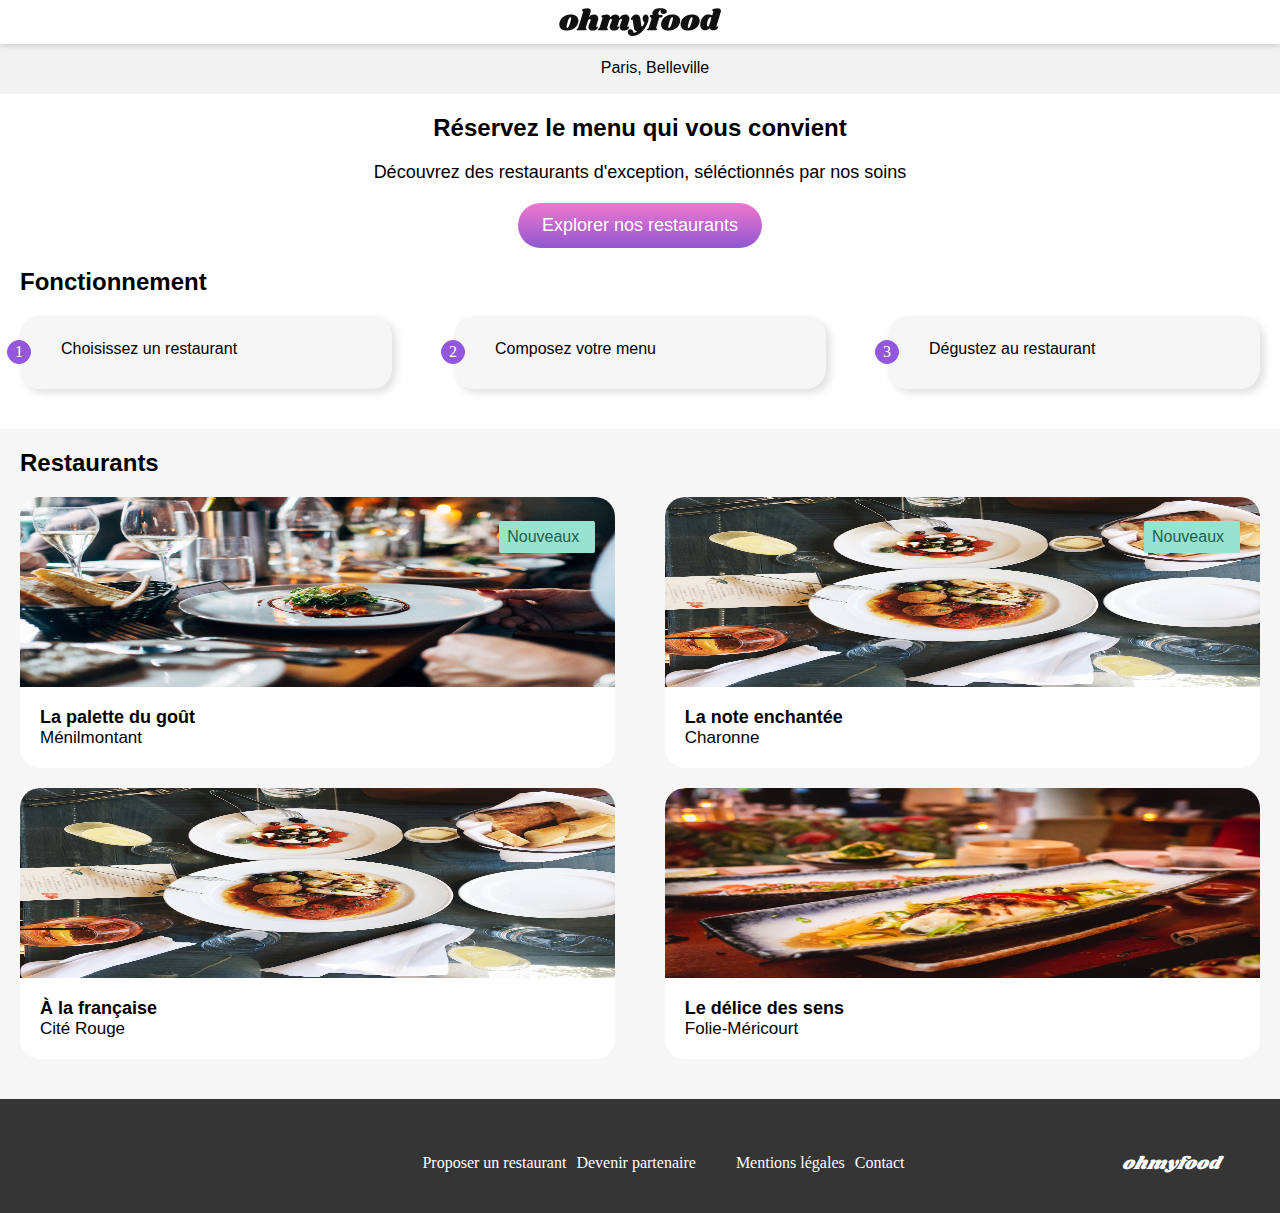
==== commit b4ff579f: "add lien page all https://locbernard35.github.io" ====
--- a/index.html
+++ b/index.html
@@ -32,7 +32,7 @@
 				</div>				
 				<!--Composant-1-->
 				<div class="container-logo"><!--flex-->	    
-					<img class="logo" src="http://localhost/Projet_4_Dev_v4/assets/images/logo/ohmyfood@2x.svg" alt="Booki">
+					<img class="logo" src="https://locbernard35.github.io/Ohmyfood/assets/images/logo/ohmyfood@2x.svg" alt="Booki">
 				</div>
 			</header>	
 		    <main>	
@@ -101,7 +101,7 @@
 								<div class="container-restaurants-e1-flex-1"><!--flex-->
 									<!--Carts-1-->	
 									<div class="carts-restaurants-e1">				
-										<a href="http://localhost/Projet_4_Dev_v4/restaurants/la_palette_du_gout.html">						
+										<a href="https://locbernard35.github.io/Ohmyfood/restaurants/la_palette_du_gout.html">						
 											<div class="cart-top">			     
 												<img class="cart-img" src="assets/images/restaurants/jay-wennington-N_Y88TWmGwA-unsplash.jpg" alt="cart-img">
 												<div class="container-cart-new"> <!--flex-->
@@ -126,7 +126,7 @@
 									</div>
 									<!--Carts-2-->	
 									<div class="carts-restaurants-e1">				
-										<a href="http://localhost/Projet_4_Dev_v4/restaurants/La_note_enchantee.html">						
+										<a href="https://locbernard35.github.io/Ohmyfood/restaurants/La_note_enchantee.html">						
 											<div class="cart-top">			     
 												<img class="cart-img" src="assets/images/restaurants/stil-u2Lp8tXIcjw-unsplash.jpg" alt="cart-img">
 												<div class="container-cart-new"> <!--flex-->
@@ -153,7 +153,7 @@
 								<div class="container-restaurants-e1-flex-2"><!--flex-->					
 									<!--Carts-3-->
 									<div class="carts-restaurants-e1">				
-										<a href="http://localhost/Projet_4_Dev_v4/restaurants/a_la_francaise.html">						
+										<a href="https://locbernard35.github.io/Ohmyfood/restaurants/a_la_francaise.html">						
 											<div class="cart-top">			     
 												<img class="cart-img" src="assets/images/restaurants/stil-u2Lp8tXIcjw-unsplash.jpg" alt="cart-img">
 												<div class="container-cart-flase"> <!--flex-->
@@ -178,7 +178,7 @@
 									</div>						
 									<!--Carts-4-->	
 									<div class="carts-restaurants-e1">				
-										<a href="http://localhost/Projet_4_Dev_v4/restaurants/le_delice_des_sens.html">						
+										<a href="https://locbernard35.github.io/Ohmyfood/restaurants/le_delice_des_sens.html">						
 											<div class="cart-top">			     
 												<img class="cart-img" src="assets/images/restaurants/louis-hansel-shotsoflouis-qNBGVyOCY8Q-unsplash.jpg" alt="cart-img">
 												<div class="container-cart-flase"> <!--flex-->
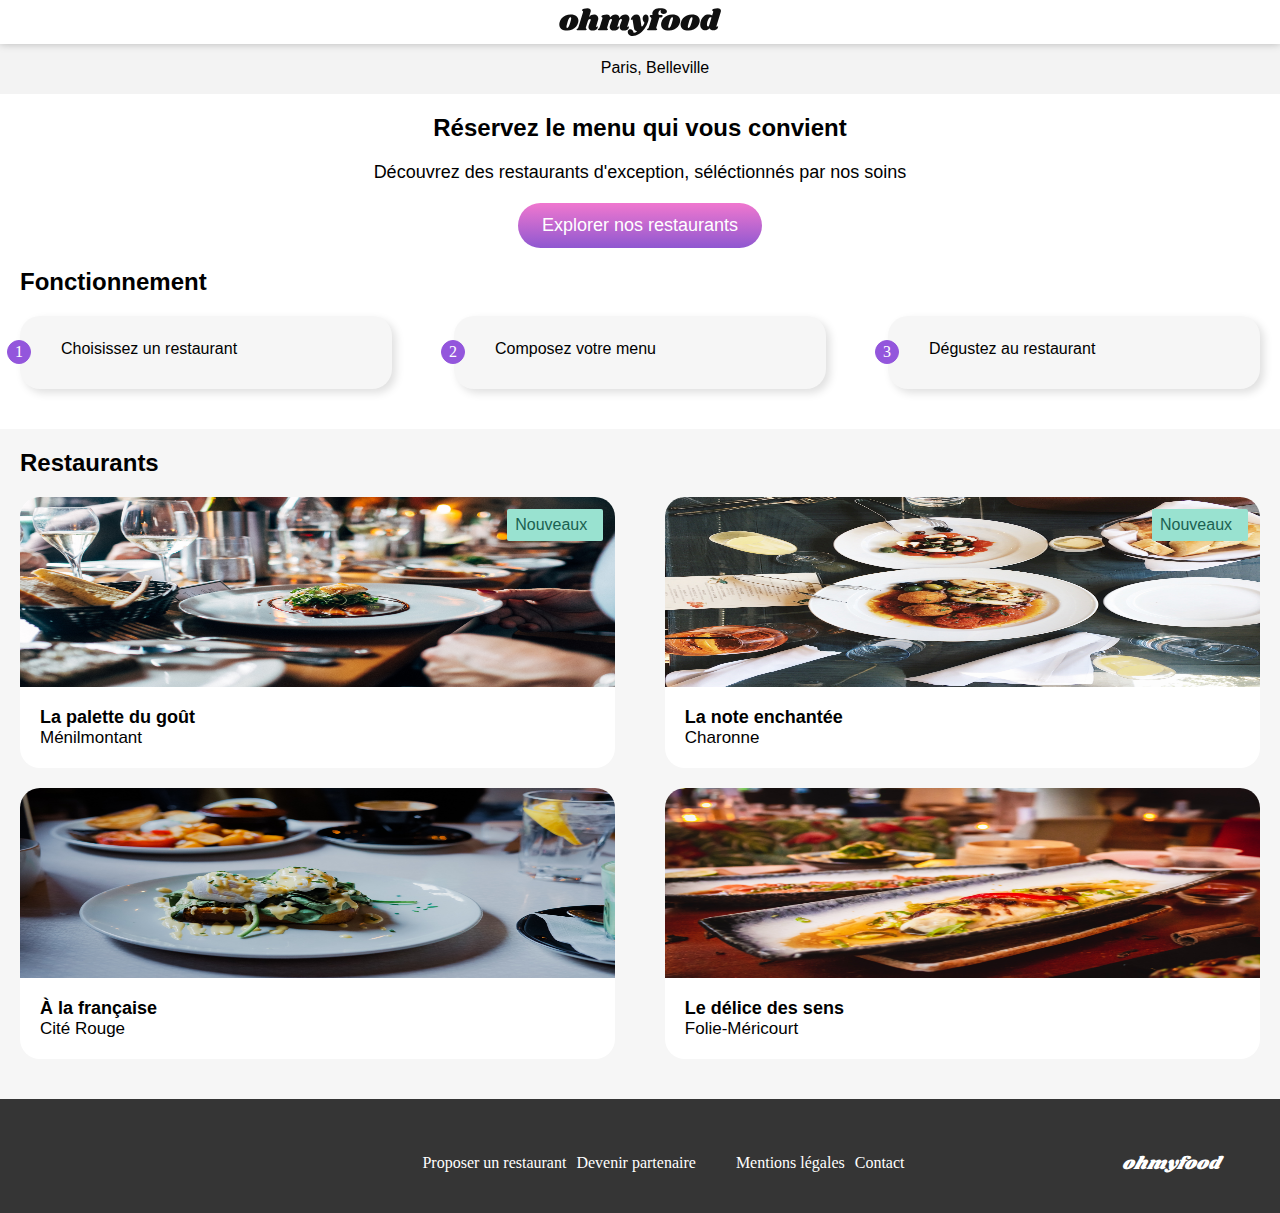
==== commit 064a9c69: "Update : add Hover menu Fonctionnement +  page menu correction etirements images + new  position  te" ====
--- a/index.html
+++ b/index.html
@@ -4,6 +4,7 @@
 		<meta charset="UTF-8">
 		<meta name="viewport" content="width=device-width, initial-scale=1.0">
 		<title>Ohmyfood loc Bernard Dev</title>
+		<link rel="icon" type="image/x-icon" href="https://locbernard35.github.io/Ohmyfood/assets/images/favicon.ico">
 		<!--fonts shrikhand cdn google-->
 		<link rel="preconnect" href="https://fonts.googleapis.com">
         <link rel="preconnect" href="https://fonts.gstatic.com" crossorigin>
@@ -155,7 +156,7 @@
 									<div class="carts-restaurants-e1">				
 										<a href="https://locbernard35.github.io/Ohmyfood/restaurants/a_la_francaise.html">						
 											<div class="cart-top">			     
-												<img class="cart-img" src="assets/images/restaurants/stil-u2Lp8tXIcjw-unsplash.jpg" alt="cart-img">
+												<img class="cart-img" src="assets/images/restaurants/toa-heftiba-DQKerTsQwi0-unsplash.jpg" alt="cart-img">
 												<div class="container-cart-flase"> <!--flex-->
 													<div class="cart-new"><p class="text-8-1">Nouveaux</p></div>
 												</div>									
--- a/assets/css/style_output_saas.css
+++ b/assets/css/style_output_saas.css
@@ -186,10 +186,12 @@
   color: #fff;
 }
 
-.c2 {
-  /*icone*/
-  color: #7e7e7e;
-}
+.c2 {/*icone*/
+
+color: #7e7e7e;
+}
+
+
 
 body {
   display: flex;
@@ -312,7 +314,7 @@
   bottom: 0;
   z-index: 0;
   opacity: 0;
-  animation: call_frame_1 3s;
+  animation: call_frame_1 1s;
   /*T*/
 }
 
@@ -564,9 +566,14 @@
   background-color: #f6f6f6;
   display: flex;
   flex-direction: row;
-  margin-bottom: 20px;
-}
-
+  margin-bottom: 20px;  
+}
+.container-fonctionnement-c-e1:hover{	
+cursor: pointer;
+}
+.container-fonctionnement-c-e1:hover >.container-fonctionnement-c-e1-e2 .c2{
+color:#9356DC;
+}
 .container-fonctionnement-c-e1-e1 {
   /*numbre 1 ronde*/
   height: 24px;
@@ -596,6 +603,7 @@
   padding: 20px;
   box-sizing: border-box;
   background-color: #F6F6F6;
+  
 }
 
 .container-restaurants-b {
@@ -608,6 +616,7 @@
   background-color: #fff;
   overflow: hidden;
   margin-bottom: 20px;
+  
 }
 
 .cart-top {
@@ -628,7 +637,7 @@
   display: flex;
   justify-content: flex-end;
   position: relative;
-  top: -170px;
+  top: -182px;
   z-index: 0;
 }
 
@@ -640,8 +649,8 @@
 .cart-new {
   /*text=>nouveaux*/
   position: absolute;
-  right: 35px;
-  margin-top: 15px;
+  right: 12px;
+  margin-top: 0px;
   color: #1b6150;
   padding: 0.5rem;
   border-radius: 0.125rem;
@@ -856,13 +865,13 @@
     z-index: 10;
   }
 
-  .container-cart-new {
+  .container-cart-new {/*update 2.12.2023*/
     /*flex*/
     /*true*/
     display: flex;
     justify-content: flex-end;
     position: relative;
-    top: -170px;
+    top: -182px;
     z-index: 100;
   }
 
@@ -878,7 +887,7 @@
     margin: unset;
     position: unset;
     right: unset;
-    margin-right: 20px;
+    margin-right: 12px;
   }
 
   .cart-foot {
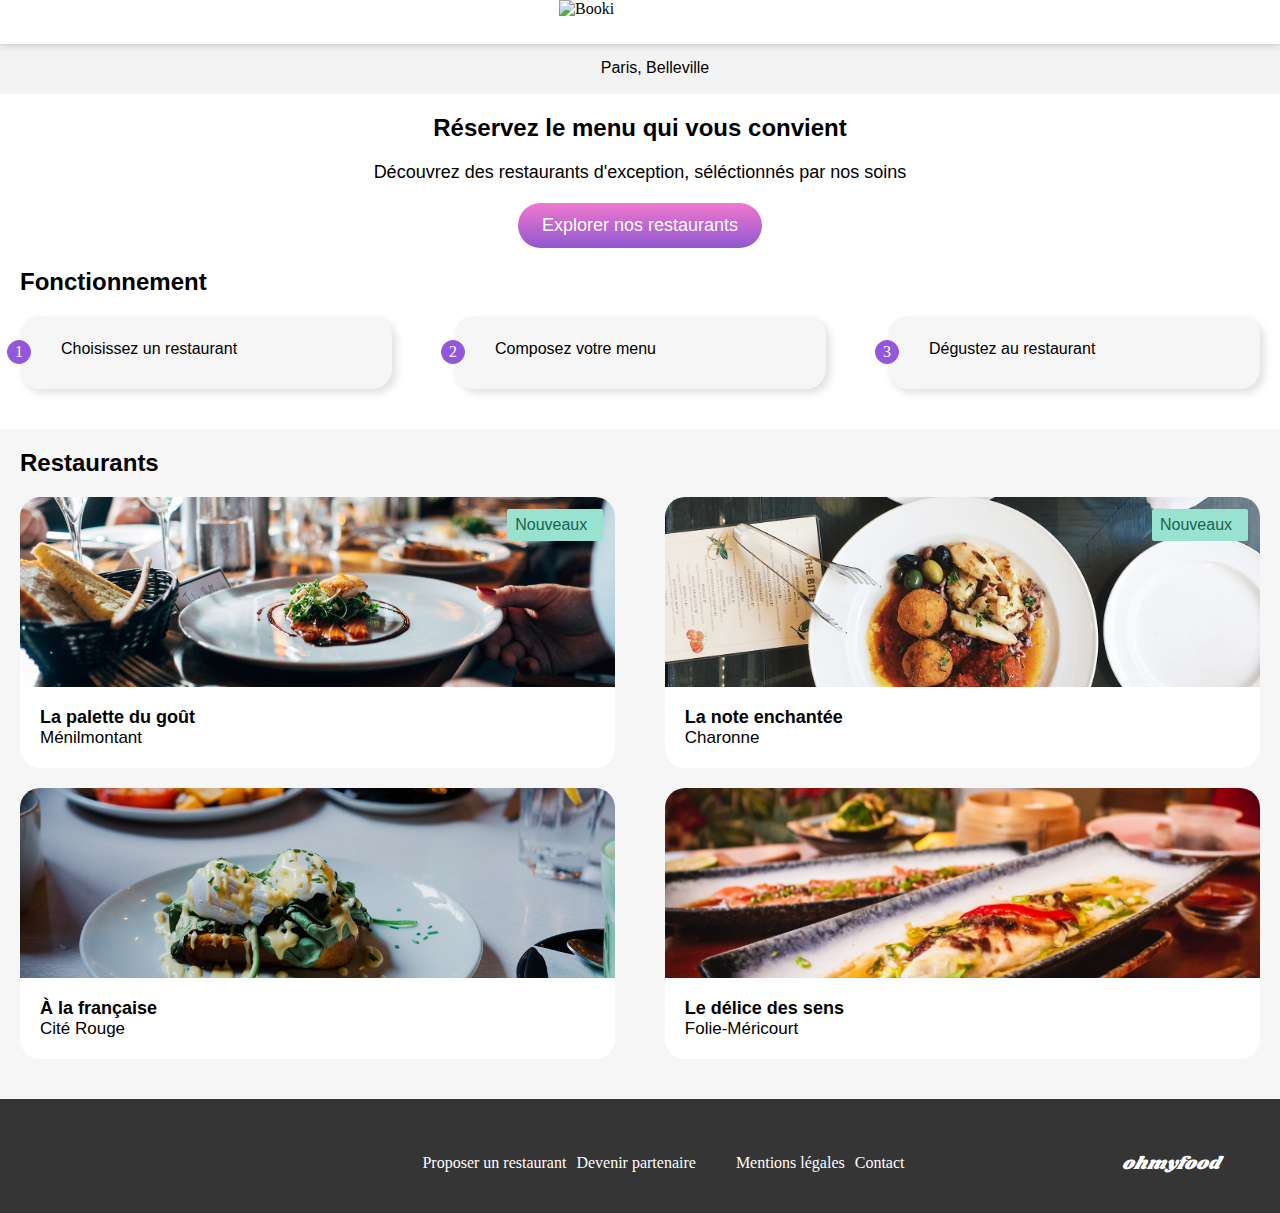
==== commit f0ff688e: "update : page acceuil imge Étirement" ====
--- a/index.html
+++ b/index.html
@@ -4,7 +4,7 @@
 		<meta charset="UTF-8">
 		<meta name="viewport" content="width=device-width, initial-scale=1.0">
 		<title>Ohmyfood loc Bernard Dev</title>
-		<link rel="icon" type="image/x-icon" href="https://locbernard35.github.io/Ohmyfood/assets/images/favicon.ico">
+		<link rel="icon" type="image/x-icon" href="https://locbernard35.github.ioOhmyfood/assets/images/favicon.ico">
 		<!--fonts shrikhand cdn google-->
 		<link rel="preconnect" href="https://fonts.googleapis.com">
         <link rel="preconnect" href="https://fonts.gstatic.com" crossorigin>
@@ -33,7 +33,7 @@
 				</div>				
 				<!--Composant-1-->
 				<div class="container-logo"><!--flex-->	    
-					<img class="logo" src="https://locbernard35.github.io/Ohmyfood/assets/images/logo/ohmyfood@2x.svg" alt="Booki">
+					<img class="logo" src="https://locbernard35.github.ioOhmyfood/assets/images/logo/ohmyfood@2x.svg" alt="Booki">
 				</div>
 			</header>	
 		    <main>	
@@ -102,7 +102,7 @@
 								<div class="container-restaurants-e1-flex-1"><!--flex-->
 									<!--Carts-1-->	
 									<div class="carts-restaurants-e1">				
-										<a href="https://locbernard35.github.io/Ohmyfood/restaurants/la_palette_du_gout.html">						
+										<a href="https://locbernard35.github.ioOhmyfood/restaurants/la_palette_du_gout.html">						
 											<div class="cart-top">			     
 												<img class="cart-img" src="assets/images/restaurants/jay-wennington-N_Y88TWmGwA-unsplash.jpg" alt="cart-img">
 												<div class="container-cart-new"> <!--flex-->
@@ -127,7 +127,7 @@
 									</div>
 									<!--Carts-2-->	
 									<div class="carts-restaurants-e1">				
-										<a href="https://locbernard35.github.io/Ohmyfood/restaurants/La_note_enchantee.html">						
+										<a href="https://locbernard35.github.ioOhmyfood/restaurants/La_note_enchantee.html">						
 											<div class="cart-top">			     
 												<img class="cart-img" src="assets/images/restaurants/stil-u2Lp8tXIcjw-unsplash.jpg" alt="cart-img">
 												<div class="container-cart-new"> <!--flex-->
@@ -154,7 +154,7 @@
 								<div class="container-restaurants-e1-flex-2"><!--flex-->					
 									<!--Carts-3-->
 									<div class="carts-restaurants-e1">				
-										<a href="https://locbernard35.github.io/Ohmyfood/restaurants/a_la_francaise.html">						
+										<a href="https://locbernard35.github.ioOhmyfood/restaurants/a_la_francaise.html">						
 											<div class="cart-top">			     
 												<img class="cart-img" src="assets/images/restaurants/toa-heftiba-DQKerTsQwi0-unsplash.jpg" alt="cart-img">
 												<div class="container-cart-flase"> <!--flex-->
@@ -179,7 +179,7 @@
 									</div>						
 									<!--Carts-4-->	
 									<div class="carts-restaurants-e1">				
-										<a href="https://locbernard35.github.io/Ohmyfood/restaurants/le_delice_des_sens.html">						
+										<a href="https://locbernard35.github.ioOhmyfood/restaurants/le_delice_des_sens.html">						
 											<div class="cart-top">			     
 												<img class="cart-img" src="assets/images/restaurants/louis-hansel-shotsoflouis-qNBGVyOCY8Q-unsplash.jpg" alt="cart-img">
 												<div class="container-cart-flase"> <!--flex-->
--- a/assets/css/style_output_saas.css
+++ b/assets/css/style_output_saas.css
@@ -314,7 +314,7 @@
   bottom: 0;
   z-index: 0;
   opacity: 0;
-  animation: call_frame_1 1s;
+  animation: call_frame_1 0.5s;
   /*T*/
 }
 
@@ -624,11 +624,14 @@
   overflow: hidden;
 }
 
-.cart-img {
+.cart-img {/*update 11.12.2023*/
+  object-fit:cover;
   height: 190px;
   width: 100%;
   position: relative;
   z-index: 0;
+
+  
 }
 
 .container-cart-new {
@@ -858,11 +861,12 @@
     overflow: hidden;
   }
 
-  .cart-img {
+  .cart-img {/*update 11.12.2023*/
     height: 190px;
     width: 100%;
     position: relative;
     z-index: 10;
+	object-fit: cover;
   }
 
   .container-cart-new {/*update 2.12.2023*/
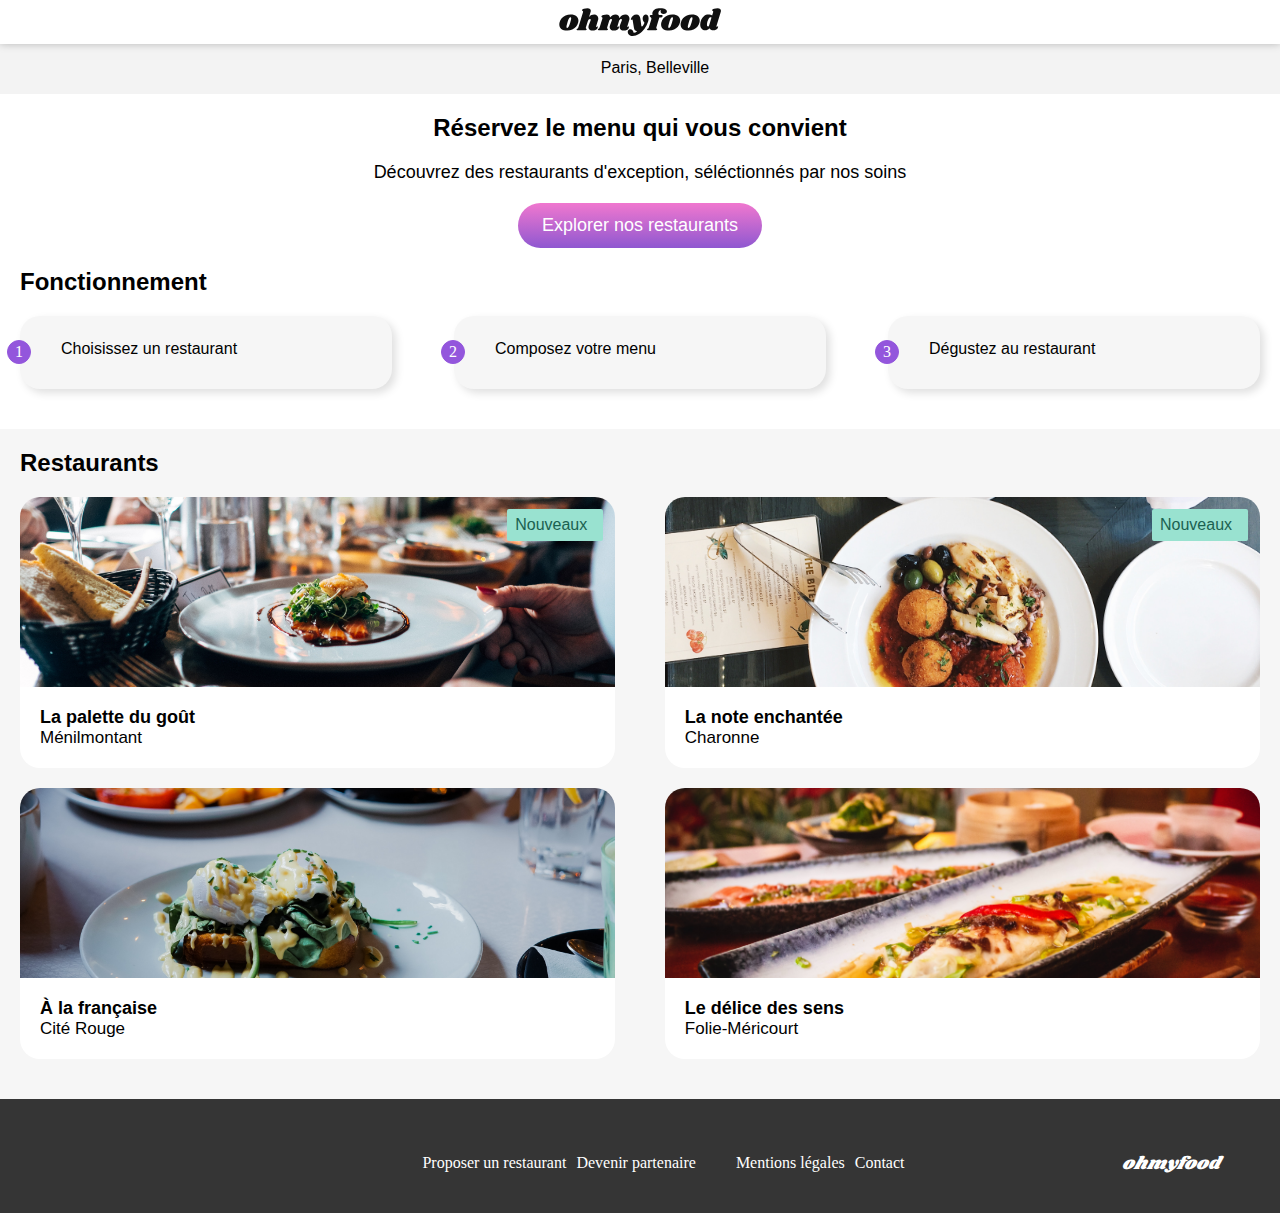
==== commit 1449c966: "update lien" ====
--- a/index.html
+++ b/index.html
@@ -4,7 +4,7 @@
 		<meta charset="UTF-8">
 		<meta name="viewport" content="width=device-width, initial-scale=1.0">
 		<title>Ohmyfood loc Bernard Dev</title>
-		<link rel="icon" type="image/x-icon" href="https://locbernard35.github.ioOhmyfood/assets/images/favicon.ico">
+		<link rel="icon" type="image/x-icon" href="https://locbernard35.github.io/Ohmyfood/assets/images/favicon.ico">
 		<!--fonts shrikhand cdn google-->
 		<link rel="preconnect" href="https://fonts.googleapis.com">
         <link rel="preconnect" href="https://fonts.gstatic.com" crossorigin>
@@ -33,7 +33,8 @@
 				</div>				
 				<!--Composant-1-->
 				<div class="container-logo"><!--flex-->	    
-					<img class="logo" src="https://locbernard35.github.ioOhmyfood/assets/images/logo/ohmyfood@2x.svg" alt="Booki">
+					<img class="logo" src="https://locbernard35.github.io/Ohmyfood/assets/images/logo/ohmyfood@2x.svg" alt="Booki">
+					                       
 				</div>
 			</header>	
 		    <main>	
@@ -102,7 +103,7 @@
 								<div class="container-restaurants-e1-flex-1"><!--flex-->
 									<!--Carts-1-->	
 									<div class="carts-restaurants-e1">				
-										<a href="https://locbernard35.github.ioOhmyfood/restaurants/la_palette_du_gout.html">						
+										<a href="https://locbernard35.github.io/Ohmyfood/restaurants/la_palette_du_gout.html">						
 											<div class="cart-top">			     
 												<img class="cart-img" src="assets/images/restaurants/jay-wennington-N_Y88TWmGwA-unsplash.jpg" alt="cart-img">
 												<div class="container-cart-new"> <!--flex-->
@@ -127,7 +128,7 @@
 									</div>
 									<!--Carts-2-->	
 									<div class="carts-restaurants-e1">				
-										<a href="https://locbernard35.github.ioOhmyfood/restaurants/La_note_enchantee.html">						
+										<a href="https://locbernard35.github.io/Ohmyfood/restaurants/La_note_enchantee.html">						
 											<div class="cart-top">			     
 												<img class="cart-img" src="assets/images/restaurants/stil-u2Lp8tXIcjw-unsplash.jpg" alt="cart-img">
 												<div class="container-cart-new"> <!--flex-->
@@ -154,7 +155,7 @@
 								<div class="container-restaurants-e1-flex-2"><!--flex-->					
 									<!--Carts-3-->
 									<div class="carts-restaurants-e1">				
-										<a href="https://locbernard35.github.ioOhmyfood/restaurants/a_la_francaise.html">						
+										<a href="https://locbernard35.github.io/Ohmyfood/restaurants/a_la_francaise.html">						
 											<div class="cart-top">			     
 												<img class="cart-img" src="assets/images/restaurants/toa-heftiba-DQKerTsQwi0-unsplash.jpg" alt="cart-img">
 												<div class="container-cart-flase"> <!--flex-->
@@ -179,7 +180,7 @@
 									</div>						
 									<!--Carts-4-->	
 									<div class="carts-restaurants-e1">				
-										<a href="https://locbernard35.github.ioOhmyfood/restaurants/le_delice_des_sens.html">						
+										<a href="https://locbernard35.github.io/Ohmyfood/restaurants/le_delice_des_sens.html">						
 											<div class="cart-top">			     
 												<img class="cart-img" src="assets/images/restaurants/louis-hansel-shotsoflouis-qNBGVyOCY8Q-unsplash.jpg" alt="cart-img">
 												<div class="container-cart-flase"> <!--flex-->
